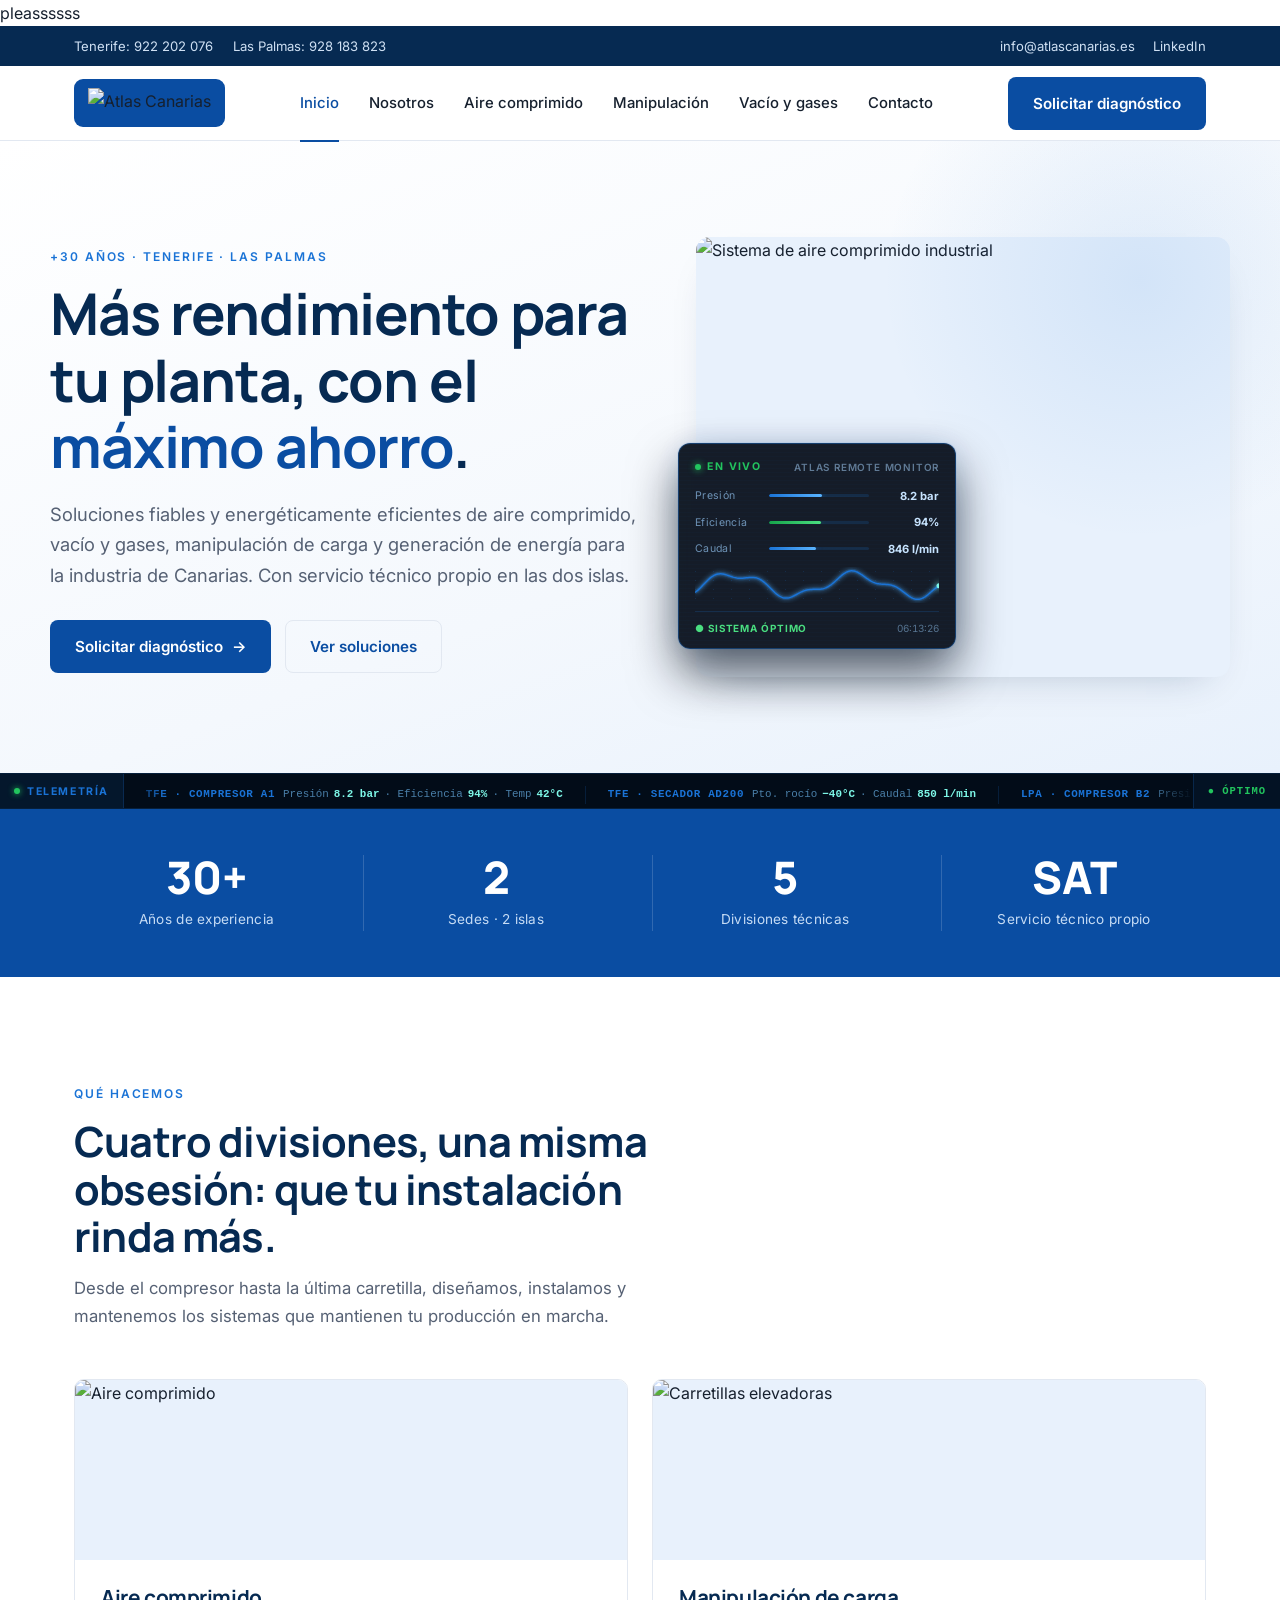
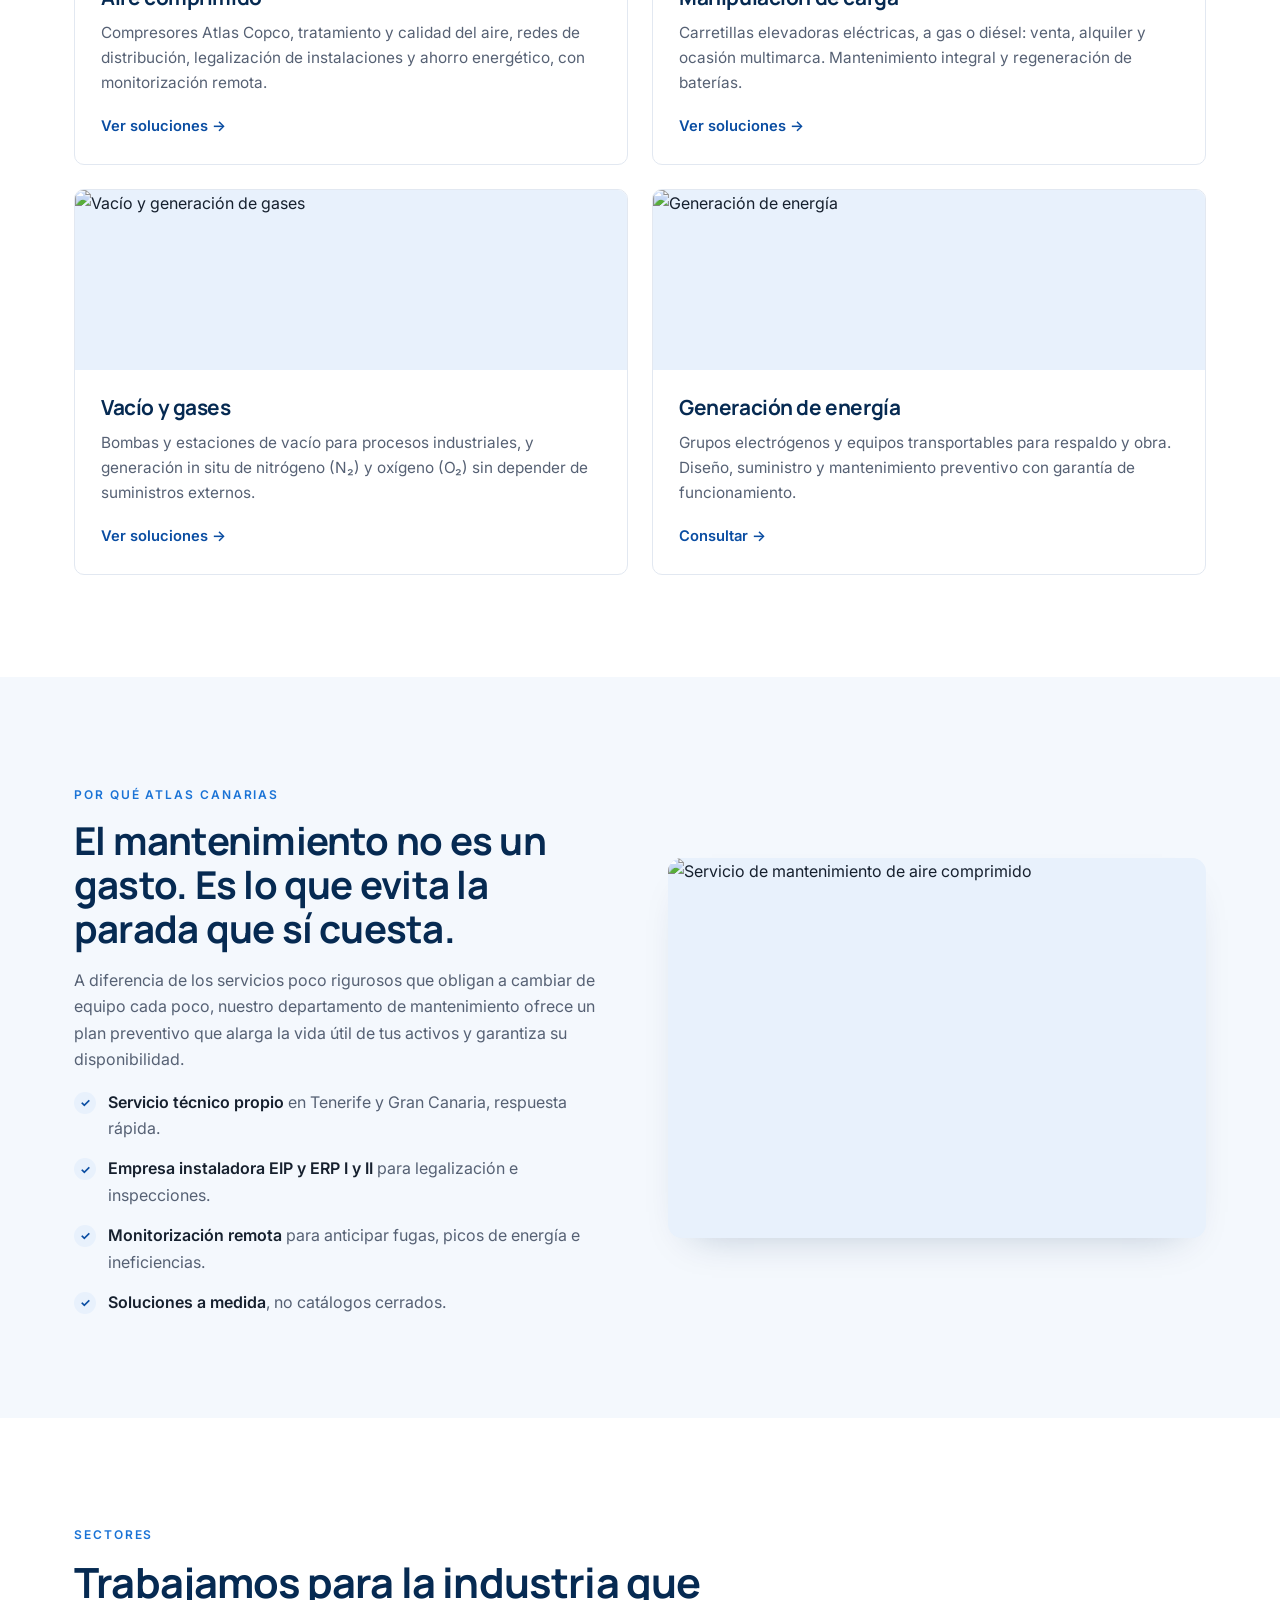
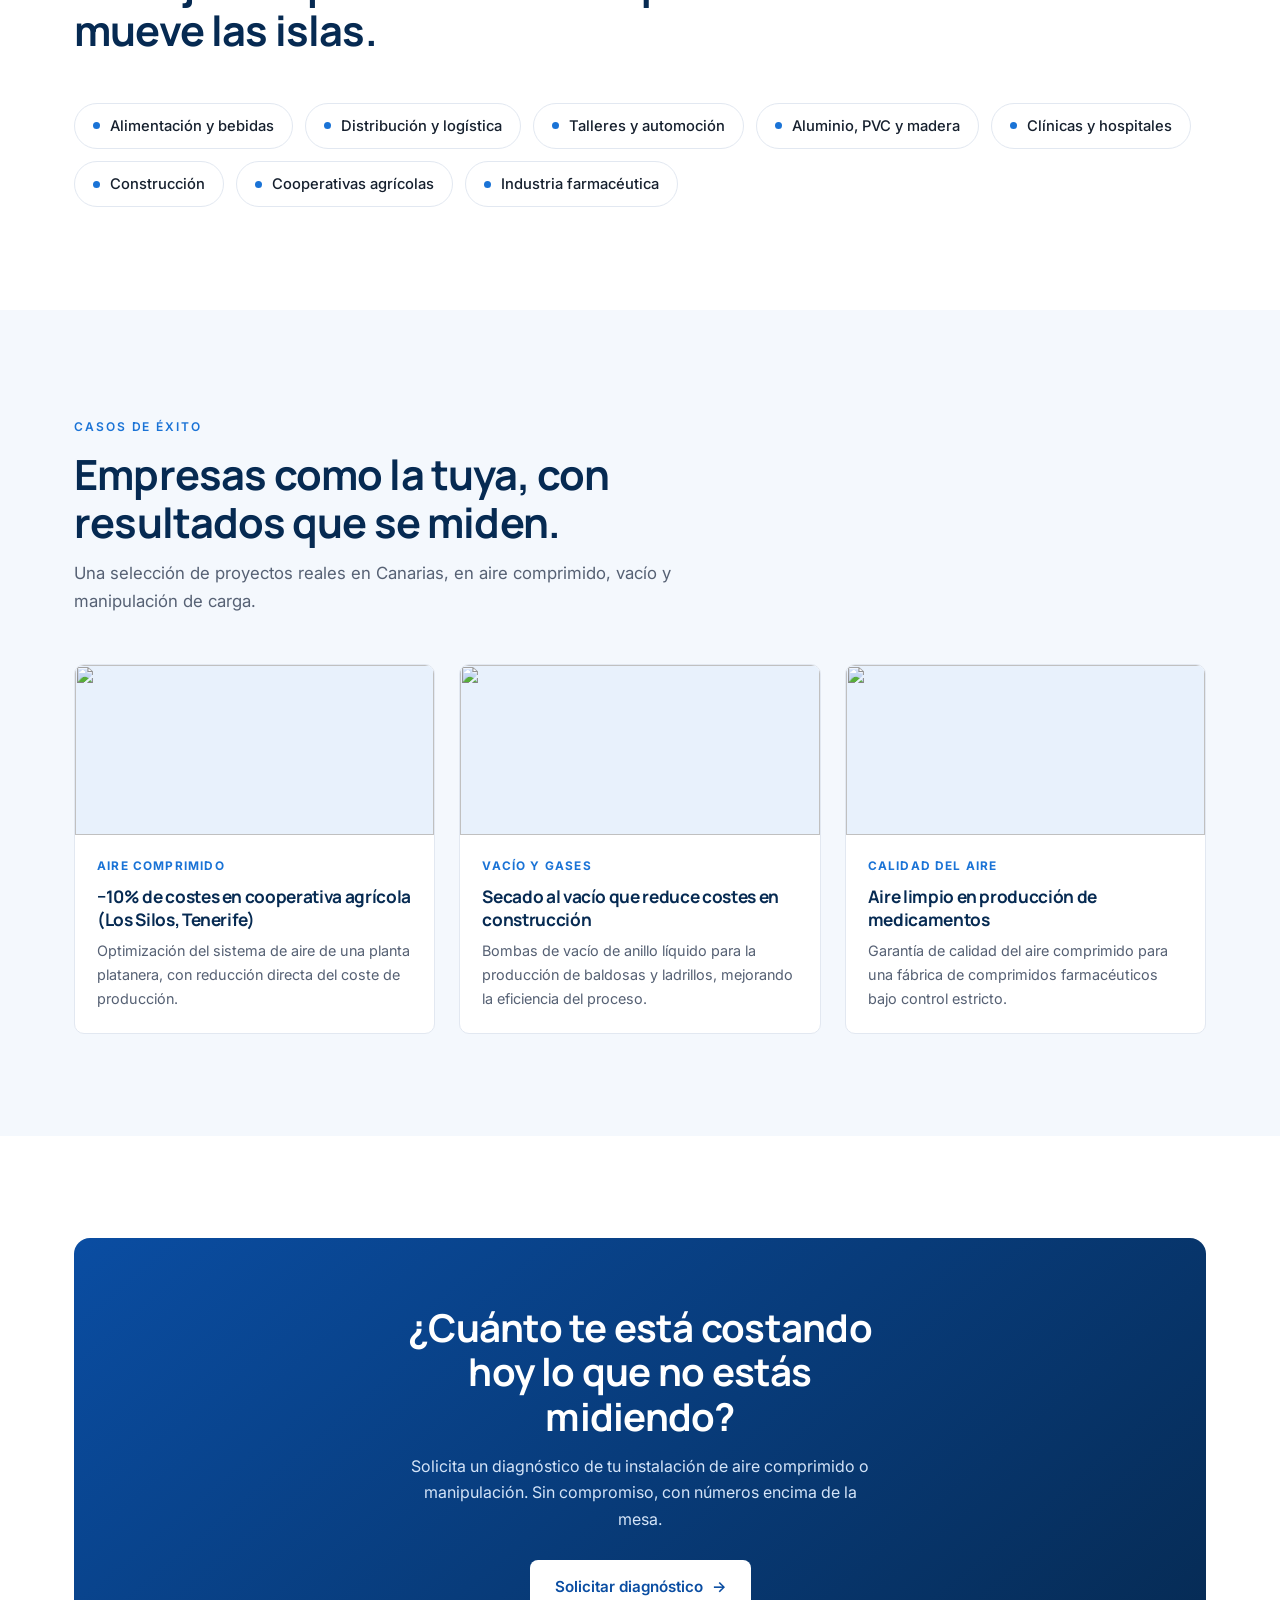
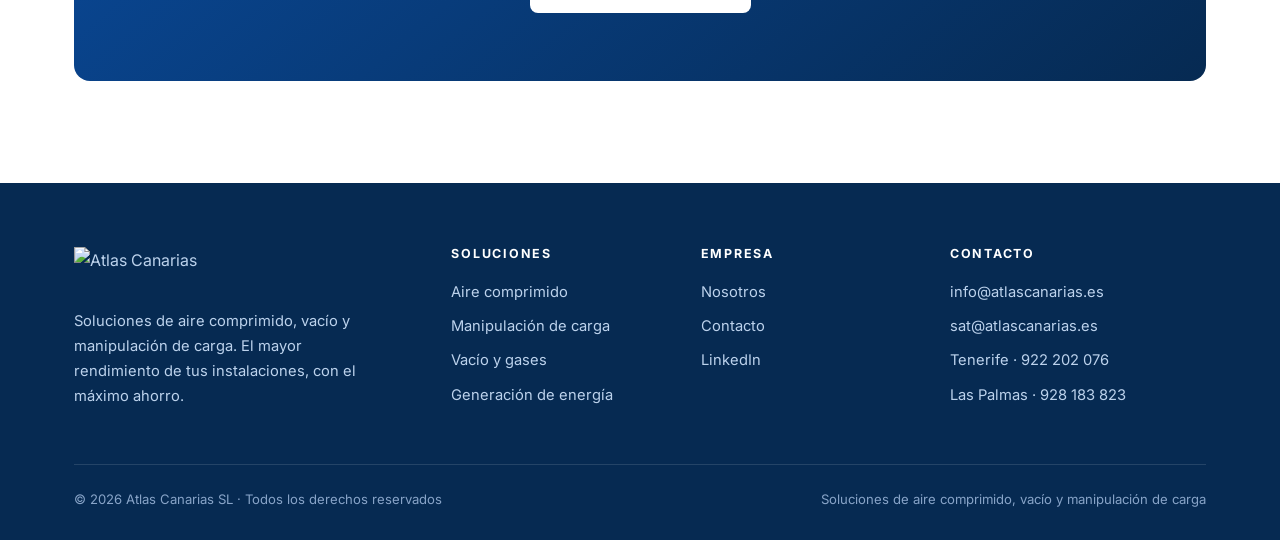
==== index.html @ a5749ab8 "Initial commit: atlas-canarias website" ====
<!DOCTYPE html>
<html lang="es">
<head>
<meta charset="UTF-8">
<meta name="viewport" content="width=device-width, initial-scale=1.0">
<title>Atlas Canarias — Aire comprimido, vacío y manipulación de carga</title>
<meta name="description" content="Más de 30 años haciendo más eficiente y fiable la industria de Canarias: aire comprimido, vacío y gases, manipulación de carga y generación de energía. Sedes en Tenerife y Las Palmas.">
<link rel="icon" href="https://atlascanarias.es/wp-content/uploads/2020/07/cropped-GRUPO-ATLAS-WEB-270x270.png">
<link rel="preconnect" href="https://fonts.googleapis.com">
<link rel="preconnect" href="https://fonts.gstatic.com" crossorigin>
<link href="https://fonts.googleapis.com/css2?family=Manrope:wght@500;600;700;800&family=Inter:wght@400;500;600&display=swap" rel="stylesheet">
<link rel="stylesheet" href="css/styles.css">
</head>pleassssss
<body>

<!-- ============ TOPBAR ============ -->
<div class="topbar">
  <div class="contenedor">
    <div class="tb-tel">
      <span>Tenerife: <a href="tel:+34922202076">922 202 076</a></span>
      <span>Las Palmas: <a href="tel:+34928183823">928 183 823</a></span>
    </div>
    <div class="tb-right">
      <a href="mailto:info@atlascanarias.es">info@atlascanarias.es</a>
      <a href="https://www.linkedin.com/company/grupoatlascanarias" target="_blank" rel="noopener">LinkedIn</a>
    </div>
  </div>
</div>

<!-- ============ HEADER ============ -->
<header class="header">
  <div class="contenedor nav">
    <a class="logo" href="index.html" aria-label="Atlas Canarias - inicio">
      <span class="logo-pill">
        <!-- 👉 LOGO: cambia este src por tu archivo si tienes una versión mejor -->
        <img src="https://atlascanarias.es/wp-content/uploads/2020/09/ATLAS-LOGO-LIGHT_Mesa-de-trabajo-1-150x61.png" alt="Atlas Canarias">
      </span>
    </a>
    <nav class="menu" aria-label="Principal">
      <a href="index.html" class="activo">Inicio</a>
      <a href="nosotros.html">Nosotros</a>
      <a href="aire-comprimido.html">Aire comprimido</a>
      <a href="manipulacion.html">Manipulación</a>
      <a href="vacio-gases.html">Vacío y gases</a>
      <a href="contacto.html">Contacto</a>
    </nav>
    <div class="nav-acciones">
      <a class="btn btn-primario" href="contacto.html">Solicitar diagnóstico</a>
      <button class="burger" id="burger" aria-label="Abrir menú" aria-expanded="false"><span></span><span></span><span></span></button>
    </div>
  </div>
</header>

<!-- ============ MENÚ MÓVIL ============ -->
<div id="movil">
  <button class="cerrar" id="cerrarMovil" aria-label="Cerrar menú">×</button>
  <a href="index.html">Inicio</a>
  <a href="nosotros.html">Nosotros</a>
  <a href="aire-comprimido.html">Aire comprimido</a>
  <a href="manipulacion.html">Manipulación</a>
  <a href="vacio-gases.html">Vacío y gases</a>
  <a href="contacto.html">Contacto</a>
  <a class="btn btn-primario" href="contacto.html">Solicitar diagnóstico</a>
</div>

<!-- ============ HERO ============ -->
<section class="hero">
  <div class="contenedor hero-grid">
    <div class="reveal">
      <span class="eyebrow">+30 años · Tenerife · Las Palmas</span>
      <h1>Más rendimiento para tu planta, con el <span class="res">máximo ahorro</span>.</h1>
      <p class="lead">Soluciones fiables y energéticamente eficientes de aire comprimido, vacío y gases, manipulación de carga y generación de energía para la industria de Canarias. Con servicio técnico propio en las dos islas.</p>
      <div class="hero-acciones">
        <a class="btn btn-primario" href="contacto.html">Solicitar diagnóstico <span class="flecha">→</span></a>
        <a class="btn btn-secundario" href="aire-comprimido.html">Ver soluciones</a>
      </div>
    </div>
    <div class="hero-media reveal">
      <img src="https://atlascanarias.es/wp-content/uploads/2022/02/Monitorizar-los-compresores-de-aire-1024x536.jpg" alt="Sistema de aire comprimido industrial" loading="eager">
      <!-- Monitor en vivo -->
      <div class="monitor-panel" id="monitorPanel">
        <div class="mp-head">
          <div class="mp-live-ind"><span class="mp-dot"></span>EN VIVO</div>
          <span class="mp-name">Atlas Remote Monitor</span>
        </div>
        <div class="mp-rows">
          <div class="mp-row">
            <span class="mp-lbl">Presión</span>
            <div class="mp-prog"><div class="mp-fill" id="mpPresBar" style="width:78%"></div></div>
            <span class="mp-val"><span id="mpPres">8.2</span> bar</span>
          </div>
          <div class="mp-row">
            <span class="mp-lbl">Eficiencia</span>
            <div class="mp-prog"><div class="mp-fill mp-fill-green" id="mpEficBar" style="width:94%"></div></div>
            <span class="mp-val"><span id="mpEfic">94</span>%</span>
          </div>
          <div class="mp-row">
            <span class="mp-lbl">Caudal</span>
            <div class="mp-prog"><div class="mp-fill" id="mpCaudalBar" style="width:61%"></div></div>
            <span class="mp-val"><span id="mpCaudal">850</span> l/min</span>
          </div>
        </div>
        <canvas id="mpWave" class="mp-canvas" width="260" height="36"></canvas>
        <div class="mp-foot">
          <span class="mp-status-ok">● SISTEMA ÓPTIMO</span>
          <span class="mp-ts" id="mpTs">--:--:--</span>
        </div>
      </div>
    </div>
  </div>
</section>

<!-- ============ TELEMETRÍA ============ -->
<div class="telemetria" aria-hidden="true">
  <div class="tl-badge"><span class="tl-dot"></span>TELEMETRÍA</div>
  <div class="tl-track"><div class="tl-inner" id="tlInner"></div></div>
  <div class="tl-ok-label">● ÓPTIMO</div>
</div>

<!-- ============ STAT BAND ============ -->
<section class="stats">
  <div class="contenedor">
    <div class="stat"><div class="n"><span data-count="30" data-suffix="+">0</span></div><div class="l">Años de experiencia</div></div>
    <div class="stat"><div class="n"><span data-count="2">0</span></div><div class="l">Sedes · 2 islas</div></div>
    <div class="stat"><div class="n"><span data-count="5">0</span></div><div class="l">Divisiones técnicas</div></div>
    <div class="stat"><div class="n">SAT</div><div class="l">Servicio técnico propio</div></div>
  </div>
</section>

<!-- ============ SOLUCIONES ============ -->
<section class="seccion" id="soluciones">
  <div class="contenedor">
    <div class="cabecera-seccion reveal">
      <span class="eyebrow">Qué hacemos</span>
      <h2>Cuatro divisiones, una misma obsesión: que tu instalación rinda más.</h2>
      <p>Desde el compresor hasta la última carretilla, diseñamos, instalamos y mantenemos los sistemas que mantienen tu producción en marcha.</p>
    </div>

    <div class="grid-soluciones">
      <!-- 1 -->
      <a class="solucion reveal" href="aire-comprimido.html">
        <div class="foto"><img src="https://atlascanarias.es/wp-content/uploads/2022/02/Monitorizar-los-compresores-de-aire-1024x536.jpg" alt="Aire comprimido" loading="lazy"></div>
        <div class="cuerpo">
          <h3>Aire comprimido</h3>
          <p>Compresores Atlas Copco, tratamiento y calidad del aire, redes de distribución, legalización de instalaciones y ahorro energético, con monitorización remota.</p>
          <span class="mas">Ver soluciones →</span>
        </div>
      </a>
      <!-- 2 -->
      <a class="solucion reveal" href="manipulacion.html">
        <div class="foto"><img src="https://atlascanarias.es/wp-content/uploads/2021/01/carretillas-nuevas-scaled.jpg" alt="Carretillas elevadoras" loading="lazy"></div>
        <div class="cuerpo">
          <h3>Manipulación de carga</h3>
          <p>Carretillas elevadoras eléctricas, a gas o diésel: venta, alquiler y ocasión multimarca. Mantenimiento integral y regeneración de baterías.</p>
          <span class="mas">Ver soluciones →</span>
        </div>
      </a>
      <!-- 3 -->
      <a class="solucion reveal" href="vacio-gases.html">
        <div class="foto"><img src="https://atlascanarias.es/wp-content/uploads/2021/01/generador-vacio-y-gases.png" alt="Vacío y generación de gases" loading="lazy"></div>
        <div class="cuerpo">
          <h3>Vacío y gases</h3>
          <p>Bombas y estaciones de vacío para procesos industriales, y generación in situ de nitrógeno (N₂) y oxígeno (O₂) sin depender de suministros externos.</p>
          <span class="mas">Ver soluciones →</span>
        </div>
      </a>
      <!-- 4 -->
      <a class="solucion reveal" href="contacto.html">
        <div class="foto"><img src="https://atlascanarias.es/wp-content/uploads/2022/02/Reducir-los-costes-de-las-fugas-en-compresores-de-aire-1024x536.jpg" alt="Generación de energía" loading="lazy"></div>
        <div class="cuerpo">
          <h3>Generación de energía</h3>
          <p>Grupos electrógenos y equipos transportables para respaldo y obra. Diseño, suministro y mantenimiento preventivo con garantía de funcionamiento.</p>
          <span class="mas">Consultar →</span>
        </div>
      </a>
    </div>
  </div>
</section>

<!-- ============ POR QUÉ ATLAS ============ -->
<section class="seccion seccion-clara">
  <div class="contenedor bloque-2">
    <div class="reveal">
      <span class="eyebrow">Por qué Atlas Canarias</span>
      <h2>El mantenimiento no es un gasto. Es lo que evita la parada que sí cuesta.</h2>
      <p>A diferencia de los servicios poco rigurosos que obligan a cambiar de equipo cada poco, nuestro departamento de mantenimiento ofrece un plan preventivo que alarga la vida útil de tus activos y garantiza su disponibilidad.</p>
      <ul class="lista-check">
        <li><span class="tick">✓</span><span><strong>Servicio técnico propio</strong> en Tenerife y Gran Canaria, respuesta rápida.</span></li>
        <li><span class="tick">✓</span><span><strong>Empresa instaladora EIP y ERP I y II</strong> para legalización e inspecciones.</span></li>
        <li><span class="tick">✓</span><span><strong>Monitorización remota</strong> para anticipar fugas, picos de energía e ineficiencias.</span></li>
        <li><span class="tick">✓</span><span><strong>Soluciones a medida</strong>, no catálogos cerrados.</span></li>
      </ul>
    </div>
    <div class="media reveal">
      <img src="https://atlascanarias.es/wp-content/uploads/2020/08/servicio-de-mantenimiento-de-aire-comprimido-atlas-canarias.png" alt="Servicio de mantenimiento de aire comprimido" loading="lazy">
    </div>
  </div>
</section>

<!-- ============ SECTORES ============ -->
<section class="seccion">
  <div class="contenedor">
    <div class="cabecera-seccion reveal">
      <span class="eyebrow">Sectores</span>
      <h2>Trabajamos para la industria que mueve las islas.</h2>
    </div>
    <div class="sectores reveal">
      <span class="sector-chip"><span class="pt"></span>Alimentación y bebidas</span>
      <span class="sector-chip"><span class="pt"></span>Distribución y logística</span>
      <span class="sector-chip"><span class="pt"></span>Talleres y automoción</span>
      <span class="sector-chip"><span class="pt"></span>Aluminio, PVC y madera</span>
      <span class="sector-chip"><span class="pt"></span>Clínicas y hospitales</span>
      <span class="sector-chip"><span class="pt"></span>Construcción</span>
      <span class="sector-chip"><span class="pt"></span>Cooperativas agrícolas</span>
      <span class="sector-chip"><span class="pt"></span>Industria farmacéutica</span>
    </div>
  </div>
</section>

<!-- ============ CASOS ============ -->
<section class="seccion seccion-clara">
  <div class="contenedor">
    <div class="cabecera-seccion reveal">
      <span class="eyebrow">Casos de éxito</span>
      <h2>Empresas como la tuya, con resultados que se miden.</h2>
      <p>Una selección de proyectos reales en Canarias, en aire comprimido, vacío y manipulación de carga.</p>
    </div>
    <div class="grid-casos">
      <article class="caso reveal">
        <div class="foto"><img src="https://atlascanarias.es/wp-content/uploads/2022/02/Reducir-los-costes-de-las-fugas-en-compresores-de-aire-1024x536.jpg" alt="" loading="lazy"></div>
        <div class="cuerpo">
          <div class="cat">Aire comprimido</div>
          <h3>−10% de costes en cooperativa agrícola (Los Silos, Tenerife)</h3>
          <p>Optimización del sistema de aire de una planta platanera, con reducción directa del coste de producción.</p>
        </div>
      </article>
      <article class="caso reveal">
        <div class="foto"><img src="https://atlascanarias.es/wp-content/uploads/2021/01/generador-vacio-y-gases.png" alt="" loading="lazy"></div>
        <div class="cuerpo">
          <div class="cat">Vacío y gases</div>
          <h3>Secado al vacío que reduce costes en construcción</h3>
          <p>Bombas de vacío de anillo líquido para la producción de baldosas y ladrillos, mejorando la eficiencia del proceso.</p>
        </div>
      </article>
      <article class="caso reveal">
        <div class="foto"><img src="https://atlascanarias.es/wp-content/uploads/2022/02/Monitorizar-los-compresores-de-aire-1024x536.jpg" alt="" loading="lazy"></div>
        <div class="cuerpo">
          <div class="cat">Calidad del aire</div>
          <h3>Aire limpio en producción de medicamentos</h3>
          <p>Garantía de calidad del aire comprimido para una fábrica de comprimidos farmacéuticos bajo control estricto.</p>
        </div>
      </article>
    </div>
  </div>
</section>

<!-- ============ CTA ============ -->
<section class="seccion">
  <div class="contenedor">
    <div class="cta reveal">
      <h2>¿Cuánto te está costando hoy lo que no estás midiendo?</h2>
      <p>Solicita un diagnóstico de tu instalación de aire comprimido o manipulación. Sin compromiso, con números encima de la mesa.</p>
      <a class="btn btn-primario" href="contacto.html">Solicitar diagnóstico <span class="flecha">→</span></a>
    </div>
  </div>
</section>

<!-- ============ FOOTER ============ -->
<footer class="footer">
  <div class="contenedor">
    <div class="footer-grid">
      <div>
        <img class="f-logo" src="https://atlascanarias.es/wp-content/uploads/2020/09/ATLAS-LOGO-LIGHT_Mesa-de-trabajo-1-150x61.png" alt="Atlas Canarias">
        <p class="f-intro">Soluciones de aire comprimido, vacío y manipulación de carga. El mayor rendimiento de tus instalaciones, con el máximo ahorro.</p>
      </div>
      <div>
        <h4>Soluciones</h4>
        <a href="aire-comprimido.html">Aire comprimido</a>
        <a href="manipulacion.html">Manipulación de carga</a>
        <a href="vacio-gases.html">Vacío y gases</a>
        <a href="contacto.html">Generación de energía</a>
      </div>
      <div>
        <h4>Empresa</h4>
        <a href="nosotros.html">Nosotros</a>
        <a href="contacto.html">Contacto</a>
        <a href="https://www.linkedin.com/company/grupoatlascanarias" target="_blank" rel="noopener">LinkedIn</a>
      </div>
      <div>
        <h4>Contacto</h4>
        <a href="mailto:info@atlascanarias.es">info@atlascanarias.es</a>
        <a href="mailto:sat@atlascanarias.es">sat@atlascanarias.es</a>
        <a href="tel:+34922202076">Tenerife · 922 202 076</a>
        <a href="tel:+34928183823">Las Palmas · 928 183 823</a>
      </div>
    </div>
    <div class="footer-bottom">
      <span>© 2026 Atlas Canarias SL · Todos los derechos reservados</span>
      <span>Soluciones de aire comprimido, vacío y manipulación de carga</span>
    </div>
  </div>
</footer>

<script src="js/main.js"></script>
</body>
</html>
---- css/styles.css ----
/* =====================================================================
   ATLAS CANARIAS — Hoja de estilos
   ---------------------------------------------------------------------
   ✏️  PARA EDITAR LOS COLORES Y TIPOGRAFÍAS, CAMBIA SOLO ESTE BLOQUE :root
   ===================================================================== */
:root{
  /* ---- COLORES DE MARCA (edita aquí) ---- */
  --azul-900:#062a52;   /* azul muy oscuro: footer, titulares fuertes */
  --azul-700:#0a4da2;   /* AZUL PRINCIPAL de marca */
  --azul-500:#1a73d6;   /* azul claro: enlaces, botones, acentos */
  --azul-100:#e8f1fc;   /* azul muy claro: fondos de sección */
  --azul-050:#f4f8fd;   /* casi blanco azulado */

  --tinta:#16202e;      /* texto principal */
  --gris:#566174;       /* texto secundario */
  --linea:#e2e8f1;      /* bordes y separadores */
  --blanco:#ffffff;

  /* ---- TIPOGRAFÍAS ---- */
  --fuente-titulo:"Manrope", system-ui, sans-serif;
  --fuente-texto:"Inter", system-ui, sans-serif;

  /* ---- VARIOS ---- */
  --radio:10px;
  --sombra:0 18px 40px -24px rgba(6,42,82,.28);
  --sombra-sm:0 8px 24px -16px rgba(6,42,82,.30);
  --ancho:1180px;
  --ease:cubic-bezier(.22,1,.36,1);
}

/* ===================== BASE ===================== */
*{box-sizing:border-box;margin:0;padding:0}
html{scroll-behavior:smooth}
body{
  font-family:var(--fuente-texto);
  color:var(--tinta);
  background:var(--blanco);
  line-height:1.65;
  -webkit-font-smoothing:antialiased;
}
img{max-width:100%;display:block}
a{color:inherit;text-decoration:none}
::selection{background:var(--azul-500);color:#fff}

h1,h2,h3,h4{font-family:var(--fuente-titulo);line-height:1.15;letter-spacing:-.02em;color:var(--azul-900);font-weight:700}

.contenedor{width:100%;max-width:var(--ancho);margin:0 auto;padding:0 24px}
.seccion{padding:clamp(64px,8vw,108px) 0}
.seccion-clara{background:var(--azul-050)}

.eyebrow{
  display:inline-block;font-family:var(--fuente-texto);font-weight:600;
  font-size:12px;letter-spacing:.16em;text-transform:uppercase;color:var(--azul-500);
  margin-bottom:14px;
}
.cabecera-seccion{max-width:640px;margin-bottom:48px}
.cabecera-seccion h2{font-size:clamp(1.8rem,3.6vw,2.6rem);margin-bottom:14px}
.cabecera-seccion p{color:var(--gris);font-size:1.05rem}
.centrado{margin-left:auto;margin-right:auto;text-align:center}

/* ===================== BOTONES ===================== */
.btn{
  display:inline-flex;align-items:center;gap:9px;cursor:pointer;
  font-family:var(--fuente-texto);font-weight:600;font-size:.95rem;
  padding:13px 24px;border-radius:8px;border:1.5px solid transparent;
  transition:all .25s var(--ease);
}
.btn-primario{background:var(--azul-700);color:#fff}
.btn-primario:hover{background:var(--azul-500);transform:translateY(-2px);box-shadow:var(--sombra-sm)}
.btn-secundario{background:transparent;color:var(--azul-700);border-color:var(--linea)}
.btn-secundario:hover{border-color:var(--azul-500);color:var(--azul-500)}
.btn .flecha{transition:transform .25s var(--ease)}
.btn:hover .flecha{transform:translateX(3px)}

/* ===================== TOPBAR ===================== */
.topbar{background:var(--azul-900);color:#cfe0f3;font-size:.82rem}
.topbar .contenedor{display:flex;justify-content:space-between;align-items:center;gap:16px;height:40px}
.topbar a{color:#cfe0f3;transition:color .2s}
.topbar a:hover{color:#fff}
.topbar .tb-tel{display:flex;gap:20px;flex-wrap:wrap}
.topbar .tb-right{display:flex;gap:18px;align-items:center}

/* ===================== HEADER ===================== */
.header{position:sticky;top:0;z-index:50;background:#fff;border-bottom:1px solid var(--linea);transition:box-shadow .3s}
.header.scrolled{box-shadow:0 6px 22px -16px rgba(6,42,82,.4)}
.nav{display:flex;align-items:center;justify-content:space-between;height:74px}
.logo{display:flex;align-items:center;gap:12px}
/* Pastilla azul que contiene el logo blanco real (visible sobre fondo blanco).
   👉 Si tienes el logo en versión color/oscuro, quita .logo-pill y pon la imagen suelta. */
.logo-pill{background:var(--azul-700);border-radius:9px;padding:9px 14px;display:inline-flex;align-items:center;transition:background .25s}
.logo:hover .logo-pill{background:var(--azul-900)}
.logo-pill img{height:30px;width:auto}
.menu{display:flex;align-items:center;gap:30px}
.menu a{font-size:.93rem;font-weight:500;color:var(--tinta);transition:color .2s;position:relative}
.menu a:hover,.menu a.activo{color:var(--azul-700)}
.menu a.activo::after{content:"";position:absolute;left:0;bottom:-26px;height:2px;width:100%;background:var(--azul-700)}
.nav-acciones{display:flex;align-items:center;gap:16px}
.burger{display:none;background:none;border:1px solid var(--linea);border-radius:8px;width:44px;height:44px;cursor:pointer;flex-direction:column;gap:5px;align-items:center;justify-content:center}
.burger span{width:20px;height:2px;background:var(--azul-900);transition:.3s}

/* ===================== HERO ===================== */
.hero{background:linear-gradient(160deg,#fff 0%,var(--azul-050) 60%,var(--azul-100) 100%);position:relative;overflow:hidden}
.hero::after{content:"";position:absolute;top:-120px;right:-120px;width:520px;height:520px;border-radius:50%;background:radial-gradient(circle,rgba(26,115,214,.10),transparent 70%);pointer-events:none}
.hero-grid{display:grid;grid-template-columns:1.05fr .95fr;gap:56px;align-items:center;padding:clamp(56px,8vw,96px) 0}
.hero h1{font-size:clamp(2.3rem,5vw,3.6rem);margin-bottom:20px}
.hero h1 .res{color:var(--azul-700)}
.hero p.lead{font-size:1.15rem;color:var(--gris);max-width:50ch;margin-bottom:30px}
.hero-acciones{display:flex;gap:14px;flex-wrap:wrap}
.hero-media{position:relative}
.hero-media img{width:100%;height:440px;object-fit:cover;border-radius:14px;box-shadow:var(--sombra);background:var(--azul-100)}
.hero-badge{
  position:absolute;left:-18px;bottom:28px;background:#fff;border:1px solid var(--linea);
  border-radius:12px;padding:16px 20px;box-shadow:var(--sombra-sm);display:flex;gap:14px;align-items:center;
}
.hero-badge .num{font-family:var(--fuente-titulo);font-weight:800;font-size:2rem;color:var(--azul-700);line-height:1}
.hero-badge .txt{font-size:.82rem;color:var(--gris);max-width:14ch}

/* ===================== STAT BAND ===================== */
.stats{background:var(--azul-700);color:#fff}
.stats .contenedor{display:grid;grid-template-columns:repeat(4,1fr);gap:24px;padding:46px 24px}
.stat{text-align:center}
.stat .n{font-family:var(--fuente-titulo);font-weight:800;font-size:clamp(2rem,4vw,2.8rem);line-height:1}
.stat .l{font-size:.85rem;color:#c6dcf5;margin-top:8px;letter-spacing:.02em}
.stat + .stat{border-left:1px solid rgba(255,255,255,.16)}

/* ===================== TARJETAS SOLUCIONES ===================== */
.grid-soluciones{display:grid;grid-template-columns:repeat(2,1fr);gap:24px}
.solucion{
  display:flex;flex-direction:column;background:#fff;border:1px solid var(--linea);border-radius:var(--radio);
  overflow:hidden;transition:transform .3s var(--ease),box-shadow .3s var(--ease),border-color .3s;
}
.solucion:hover{transform:translateY(-5px);box-shadow:var(--sombra);border-color:#cfe0f3}
.solucion .foto{height:180px;background:var(--azul-100);overflow:hidden}
.solucion .foto img{height:100%;width:100%;object-fit:cover;transition:transform .5s var(--ease)}
.solucion:hover .foto img{transform:scale(1.05)}
.solucion .cuerpo{padding:26px;display:flex;flex-direction:column;flex:1}
.solucion .ico{width:46px;height:46px;border-radius:10px;background:var(--azul-100);display:flex;align-items:center;justify-content:center;margin-bottom:16px}
.solucion h3{font-size:1.3rem;margin-bottom:10px}
.solucion p{color:var(--gris);font-size:.96rem;flex:1}
.solucion .mas{margin-top:18px;font-weight:600;color:var(--azul-700);font-size:.92rem;display:inline-flex;align-items:center;gap:7px}
.solucion:hover .mas{gap:11px}

/* ===================== LISTA DE SERVICIOS ===================== */
.grid-servicios{display:grid;grid-template-columns:repeat(3,1fr);gap:20px}
.servicio{background:#fff;border:1px solid var(--linea);border-radius:var(--radio);padding:28px;transition:.3s var(--ease)}
.servicio:hover{border-color:#cfe0f3;box-shadow:var(--sombra-sm)}
.servicio .ico{width:42px;height:42px;border-radius:9px;background:var(--azul-100);display:flex;align-items:center;justify-content:center;margin-bottom:16px}
.servicio h3{font-size:1.1rem;margin-bottom:8px}
.servicio p{color:var(--gris);font-size:.92rem}

/* lista con check */
.lista-check{list-style:none;display:grid;gap:14px}
.lista-check li{display:flex;gap:12px;align-items:flex-start;color:var(--gris)}
.lista-check li strong{color:var(--tinta);font-weight:600}
.lista-check .tick{flex:none;width:22px;height:22px;border-radius:50%;background:var(--azul-100);color:var(--azul-700);display:flex;align-items:center;justify-content:center;font-size:12px;font-weight:700;margin-top:3px}

/* ===================== SECTORES ===================== */
.sectores{display:flex;flex-wrap:wrap;gap:12px}
.sector-chip{display:flex;align-items:center;gap:10px;background:#fff;border:1px solid var(--linea);border-radius:30px;padding:10px 18px;font-weight:500;font-size:.92rem;color:var(--tinta)}
.sector-chip .pt{width:7px;height:7px;border-radius:50%;background:var(--azul-500)}

/* ===================== CASOS ===================== */
.grid-casos{display:grid;grid-template-columns:repeat(3,1fr);gap:24px}
.caso{border:1px solid var(--linea);border-radius:var(--radio);overflow:hidden;background:#fff;transition:.3s var(--ease);display:flex;flex-direction:column}
.caso:hover{transform:translateY(-5px);box-shadow:var(--sombra)}
.caso .foto{height:170px;background:var(--azul-100);overflow:hidden}
.caso .foto img{height:100%;width:100%;object-fit:cover}
.caso .cuerpo{padding:22px;display:flex;flex-direction:column;flex:1}
.caso .cat{font-size:.74rem;font-weight:700;letter-spacing:.1em;text-transform:uppercase;color:var(--azul-500);margin-bottom:10px}
.caso h3{font-size:1.08rem;margin-bottom:8px;line-height:1.3}
.caso p{color:var(--gris);font-size:.9rem}

/* ===================== CTA BAND ===================== */
.cta{background:linear-gradient(140deg,var(--azul-700),var(--azul-900));color:#fff;border-radius:16px;padding:clamp(40px,6vw,68px);text-align:center}
.cta h2{color:#fff;font-size:clamp(1.6rem,3.4vw,2.4rem);margin-bottom:14px;max-width:20ch;margin-left:auto;margin-right:auto}
.cta p{color:#d4e4f8;max-width:46ch;margin:0 auto 28px}
.cta .btn-primario{background:#fff;color:var(--azul-700)}
.cta .btn-primario:hover{background:var(--azul-100)}

/* ===================== BLOQUE TEXTO + LISTA ===================== */
.bloque-2{display:grid;grid-template-columns:1fr 1fr;gap:56px;align-items:center}
.bloque-2 .media img{border-radius:14px;width:100%;height:380px;object-fit:cover;box-shadow:var(--sombra);background:var(--azul-100)}
.bloque-2 h2{font-size:clamp(1.7rem,3.4vw,2.4rem);margin-bottom:16px}
.bloque-2 p{color:var(--gris);margin-bottom:16px}

/* ===================== PAGE HEADER (páginas internas) ===================== */
.page-head{background:linear-gradient(160deg,var(--azul-050),var(--azul-100));border-bottom:1px solid var(--linea)}
.page-head .contenedor{padding:clamp(48px,7vw,82px) 24px}
.page-head .ruta{font-size:.82rem;color:var(--gris);margin-bottom:14px}
.page-head .ruta a:hover{color:var(--azul-700)}
.page-head h1{font-size:clamp(2rem,4.4vw,3rem);margin-bottom:14px}
.page-head p{color:var(--gris);font-size:1.1rem;max-width:60ch}

/* ===================== CONTACTO ===================== */
.contacto-grid{display:grid;grid-template-columns:1.1fr .9fr;gap:48px;align-items:start}
.form-campo{margin-bottom:18px}
.form-campo label{display:block;font-weight:600;font-size:.9rem;margin-bottom:7px;color:var(--tinta)}
.form-campo input,.form-campo select,.form-campo textarea{
  width:100%;padding:13px 15px;border:1.5px solid var(--linea);border-radius:8px;font:inherit;color:var(--tinta);background:#fff;transition:border-color .2s;
}
.form-campo input:focus,.form-campo select:focus,.form-campo textarea:focus{outline:none;border-color:var(--azul-500)}
.form-campo textarea{resize:vertical;min-height:130px}
.form-fila{display:grid;grid-template-columns:1fr 1fr;gap:16px}
.form-aviso{margin-top:14px;padding:14px 16px;border-radius:8px;background:var(--azul-100);color:var(--azul-900);font-size:.92rem;display:none}
.form-aviso.visible{display:block}
.sede-card{border:1px solid var(--linea);border-radius:var(--radio);padding:26px;background:var(--azul-050)}
.sede-card + .sede-card{margin-top:18px}
.sede-card .et{font-size:.76rem;font-weight:700;letter-spacing:.12em;text-transform:uppercase;color:var(--azul-500);margin-bottom:8px}
.sede-card h3{font-size:1.25rem;margin-bottom:12px}
.sede-card address{font-style:normal;color:var(--gris);line-height:1.8}
.sede-card a{color:var(--azul-700);font-weight:600}

/* ===================== FOOTER ===================== */
.footer{background:var(--azul-900);color:#bcd2ec;padding:64px 0 30px}
.footer-grid{display:grid;grid-template-columns:1.6fr 1fr 1fr 1.2fr;gap:36px;margin-bottom:44px}
.footer h4{color:#fff;font-size:.78rem;letter-spacing:.14em;text-transform:uppercase;margin-bottom:18px;font-family:var(--fuente-texto);font-weight:700}
.footer a,.footer p{color:#bcd2ec;font-size:.92rem;display:block;margin-bottom:10px;transition:color .2s}
.footer a:hover{color:#fff}
.footer .f-logo{height:46px;margin-bottom:16px}
.footer .f-intro{max-width:34ch;line-height:1.7}
.footer-bottom{border-top:1px solid rgba(255,255,255,.12);padding-top:24px;display:flex;justify-content:space-between;flex-wrap:wrap;gap:12px;font-size:.82rem;color:#88a4c8}

/* ===================== REVEAL ANIM ===================== */
.reveal{opacity:0;transform:translateY(22px);transition:opacity .7s var(--ease),transform .7s var(--ease)}
.reveal.in{opacity:1;transform:none}

/* ===================== MENU MÓVIL ===================== */
#movil{position:fixed;inset:0;z-index:60;background:#fff;display:none;flex-direction:column;padding:90px 28px 28px}
#movil.open{display:flex}
#movil a{font-family:var(--fuente-titulo);font-weight:600;font-size:1.4rem;color:var(--azul-900);padding:14px 0;border-bottom:1px solid var(--linea)}
#movil .btn{margin-top:24px;justify-content:center}
#movil .cerrar{position:absolute;top:24px;right:24px;background:none;border:1px solid var(--linea);border-radius:8px;width:44px;height:44px;font-size:1.4rem;cursor:pointer;color:var(--azul-900)}

/* ===================== RESPONSIVE ===================== */
@media (max-width:960px){
  .hero-grid,.bloque-2,.contacto-grid{grid-template-columns:1fr;gap:40px}
  .hero-media{order:-1}
  .hero-media img{height:300px}
  .grid-servicios,.grid-casos{grid-template-columns:1fr 1fr}
  .footer-grid{grid-template-columns:1fr 1fr;gap:30px}
}
@media (max-width:680px){
  .menu,.nav-acciones .btn{display:none}
  .burger{display:flex}
  .topbar .tb-tel{gap:12px}
  .grid-soluciones,.grid-servicios,.grid-casos,.stats .contenedor,.form-fila{grid-template-columns:1fr}
  .stat + .stat{border-left:none;border-top:1px solid rgba(255,255,255,.16);padding-top:24px}
  .footer-grid{grid-template-columns:1fr}
}
@media (prefers-reduced-motion:reduce){
  *{animation:none!important;transition:none!important;scroll-behavior:auto!important}
  .reveal{opacity:1;transform:none}
}
:focus-visible{outline:2px solid var(--azul-500);outline-offset:3px;border-radius:4px}

/* ===================== MONITOR PANEL ===================== */
.monitor-panel{
  position:absolute;left:-18px;bottom:28px;width:278px;
  background:rgba(3,10,22,.92);
  backdrop-filter:blur(16px);-webkit-backdrop-filter:blur(16px);
  border:1px solid rgba(26,115,214,.40);border-radius:12px;
  padding:14px 16px 12px;z-index:2;overflow:hidden;
  box-shadow:0 0 0 1px rgba(26,115,214,.08),0 24px 48px rgba(3,10,22,.65),0 0 28px rgba(26,115,214,.10);
}
.monitor-panel::before{
  content:"";position:absolute;inset:0;pointer-events:none;border-radius:inherit;
  background:repeating-linear-gradient(0deg,transparent,transparent 3px,rgba(26,115,214,.028) 3px,rgba(26,115,214,.028) 4px);
}
.mp-head{display:flex;align-items:center;justify-content:space-between;margin-bottom:11px}
.mp-live-ind{display:flex;align-items:center;gap:6px;font-size:.66rem;font-weight:700;letter-spacing:.14em;color:#22c55e;text-transform:uppercase}
.mp-dot{
  width:6px;height:6px;border-radius:50%;background:#22c55e;flex:none;
  box-shadow:0 0 7px #22c55e;
  animation:mp-pulse 1.7s ease-in-out infinite;
}
@keyframes mp-pulse{
  0%,100%{opacity:1;box-shadow:0 0 7px #22c55e}
  50%{opacity:.45;box-shadow:0 0 2px #22c55e}
}
.mp-name{font-size:.62rem;font-weight:600;letter-spacing:.08em;color:rgba(160,200,240,.55);text-transform:uppercase}
.mp-rows{display:flex;flex-direction:column;gap:8px;margin-bottom:9px}
.mp-row{display:flex;align-items:center;gap:8px}
.mp-lbl{font-size:.66rem;color:rgba(140,185,230,.75);width:66px;flex:none;letter-spacing:.03em}
.mp-prog{flex:1;height:3px;background:rgba(26,115,214,.18);border-radius:2px;overflow:hidden}
.mp-fill{
  height:100%;background:linear-gradient(90deg,#1a73d6,#5ab4ff);
  border-radius:2px;transition:width .9s ease;
  box-shadow:0 0 6px rgba(26,115,214,.55);
}
.mp-fill-green{background:linear-gradient(90deg,#16a34a,#4ade80);box-shadow:0 0 6px rgba(22,163,74,.45)}
.mp-val{
  font-size:.7rem;font-weight:700;color:#c8e4ff;
  width:62px;text-align:right;flex:none;
  font-variant-numeric:tabular-nums;font-feature-settings:"tnum";
}
.mp-canvas{display:block;width:100%;height:36px;margin-bottom:8px}
.mp-foot{
  display:flex;align-items:center;justify-content:space-between;
  padding-top:8px;border-top:1px solid rgba(26,115,214,.2);
}
.mp-status-ok{font-size:.62rem;font-weight:700;color:#4ade80;letter-spacing:.09em}
.mp-ts{font-size:.62rem;color:rgba(140,185,230,.55);font-variant-numeric:tabular-nums;font-feature-settings:"tnum"}

/* ===================== TELEMETRÍA TICKER ===================== */
.telemetria{
  background:#020c18;
  border-top:1px solid rgba(26,115,214,.18);
  border-bottom:1px solid rgba(26,115,214,.18);
  height:36px;display:flex;align-items:center;overflow:hidden;
}
.tl-badge{
  flex:none;padding:0 14px;height:100%;display:flex;align-items:center;gap:7px;
  background:rgba(26,115,214,.1);border-right:1px solid rgba(26,115,214,.22);
  font-size:.66rem;font-weight:700;letter-spacing:.15em;color:#1a73d6;text-transform:uppercase;white-space:nowrap;
}
.tl-dot{
  width:6px;height:6px;border-radius:50%;background:#22c55e;flex:none;
  box-shadow:0 0 6px #22c55e;animation:mp-pulse 1.7s ease-in-out infinite;
}
.tl-track{
  flex:1;overflow:hidden;
  -webkit-mask-image:linear-gradient(90deg,transparent 0%,#000 4%,#000 96%,transparent 100%);
  mask-image:linear-gradient(90deg,transparent 0%,#000 4%,#000 96%,transparent 100%);
}
.tl-inner{
  display:inline-flex;align-items:center;white-space:nowrap;
  animation:tl-scroll 42s linear infinite;
  font-size:.68rem;
  font-family:'Courier New','Lucida Console',monospace;
  color:#4a7fa8;
}
.tl-seg{display:inline-flex;align-items:center;padding:0 22px;border-right:1px solid rgba(26,115,214,.18);gap:5px}
.tl-seg-label{color:#1a73d6;font-weight:700;margin-right:3px;letter-spacing:.06em}
.tl-num{color:#7ef8e8;font-weight:700}
.tl-num-green{color:#4ade80;font-weight:700}
.tl-ok-label{
  flex:none;padding:0 14px;height:100%;display:flex;align-items:center;
  border-left:1px solid rgba(26,115,214,.22);background:rgba(26,115,214,.06);
  font-size:.66rem;font-weight:700;color:#22c55e;letter-spacing:.09em;white-space:nowrap;
  font-family:'Courier New',monospace;
}
@keyframes tl-scroll{0%{transform:translateX(0)}100%{transform:translateX(-50%)}}

@media(max-width:960px){.monitor-panel{width:240px;left:-12px}}
@media(max-width:680px){.monitor-panel{display:none}.telemetria{display:none}}

/* ===================== MONITOR STRIP ===================== */
.monitor-strip{background:var(--azul-050);border-top:1px solid var(--linea);border-bottom:1px solid var(--linea);padding:28px 0}
.ms-header{display:flex;align-items:center;justify-content:space-between;margin-bottom:20px}
.ms-live{display:flex;align-items:center;gap:8px;font-size:.78rem;font-weight:700;letter-spacing:.12em;text-transform:uppercase;color:var(--azul-700)}
.ms-dot{width:7px;height:7px;border-radius:50%;background:#22c55e;flex:none;box-shadow:0 0 7px #22c55e;animation:mp-pulse 1.7s ease-in-out infinite}
.ms-ts{font-size:.78rem;color:var(--gris);font-variant-numeric:tabular-nums;font-feature-settings:"tnum"}
.ms-grid{display:grid;grid-template-columns:repeat(5,1fr);gap:16px}
.ms-card{background:#fff;border:1px solid var(--linea);border-radius:var(--radio);padding:18px 16px;display:flex;align-items:center;gap:14px;transition:.3s var(--ease)}
.ms-card:hover{border-color:#cfe0f3;box-shadow:var(--sombra-sm)}
.ms-gauge-wrap{position:relative;width:56px;height:56px;flex:none;display:flex;align-items:center;justify-content:center}
.ms-gauge{width:56px;height:56px}
.ms-gauge-bg{fill:none;stroke:var(--linea);stroke-width:4;stroke-dasharray:84.8 28.3;stroke-linecap:round}
.ms-gauge-fill{fill:none;stroke-width:4;stroke-linecap:round;stroke-dasharray:0 113.1;transition:stroke-dasharray 1s ease}
.ms-col-azul{stroke:var(--azul-500)}
.ms-col-verde{stroke:#22c55e}
.ms-col-amber{stroke:#f59e0b}
.ms-icon{position:absolute;inset:0;display:flex;align-items:center;justify-content:center;color:var(--azul-700)}
.ms-icon svg{width:18px;height:18px}
.ms-data{flex:1;min-width:0}
.ms-val{font-family:var(--fuente-titulo);font-weight:800;font-size:1.18rem;color:var(--azul-900);line-height:1.1;margin-bottom:3px}
.ms-unit{font-size:.77rem;font-weight:400;color:var(--gris)}
.ms-name{font-size:.77rem;color:var(--gris);margin-bottom:4px}
.ms-ok{font-size:.65rem;font-weight:700;letter-spacing:.08em;color:#22c55e}
.ms-ok-amber{color:#f59e0b}
@media(max-width:960px){.ms-grid{grid-template-columns:repeat(3,1fr)}}
@media(max-width:680px){.monitor-strip{display:none}}
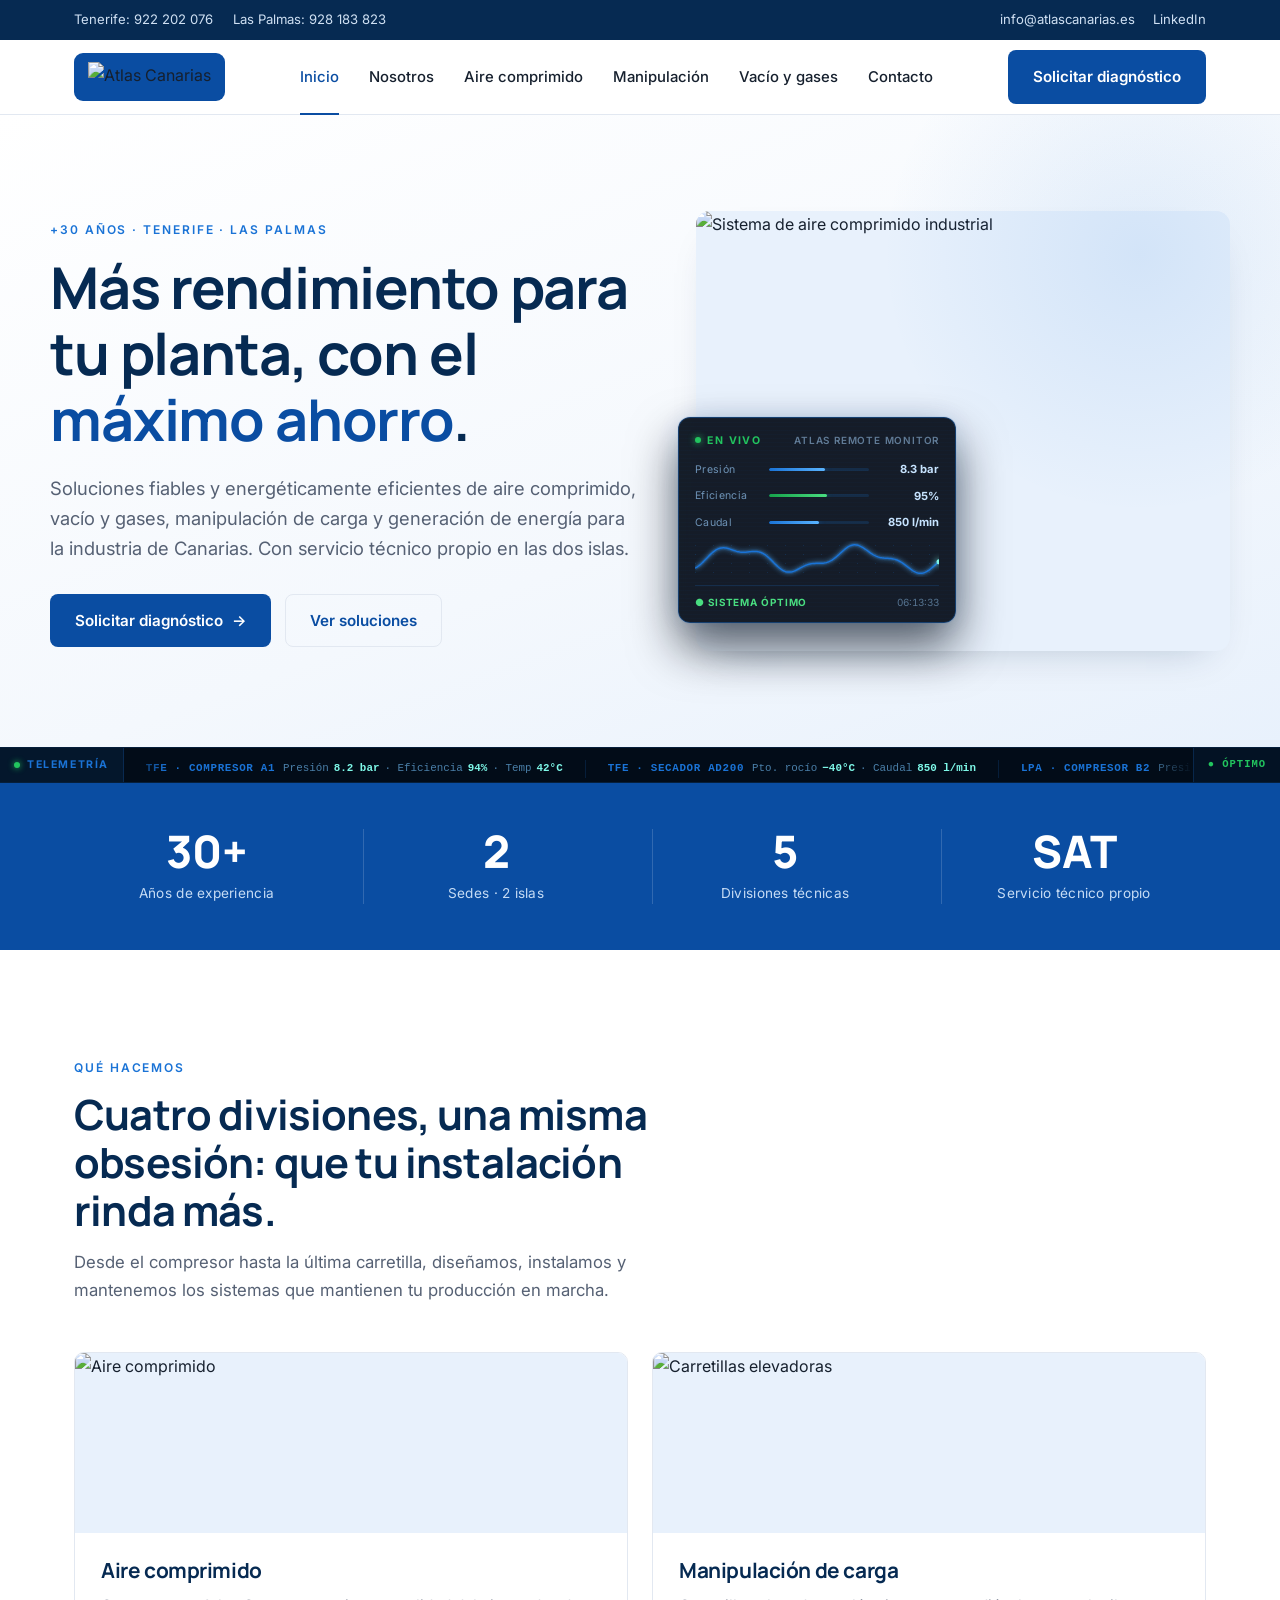
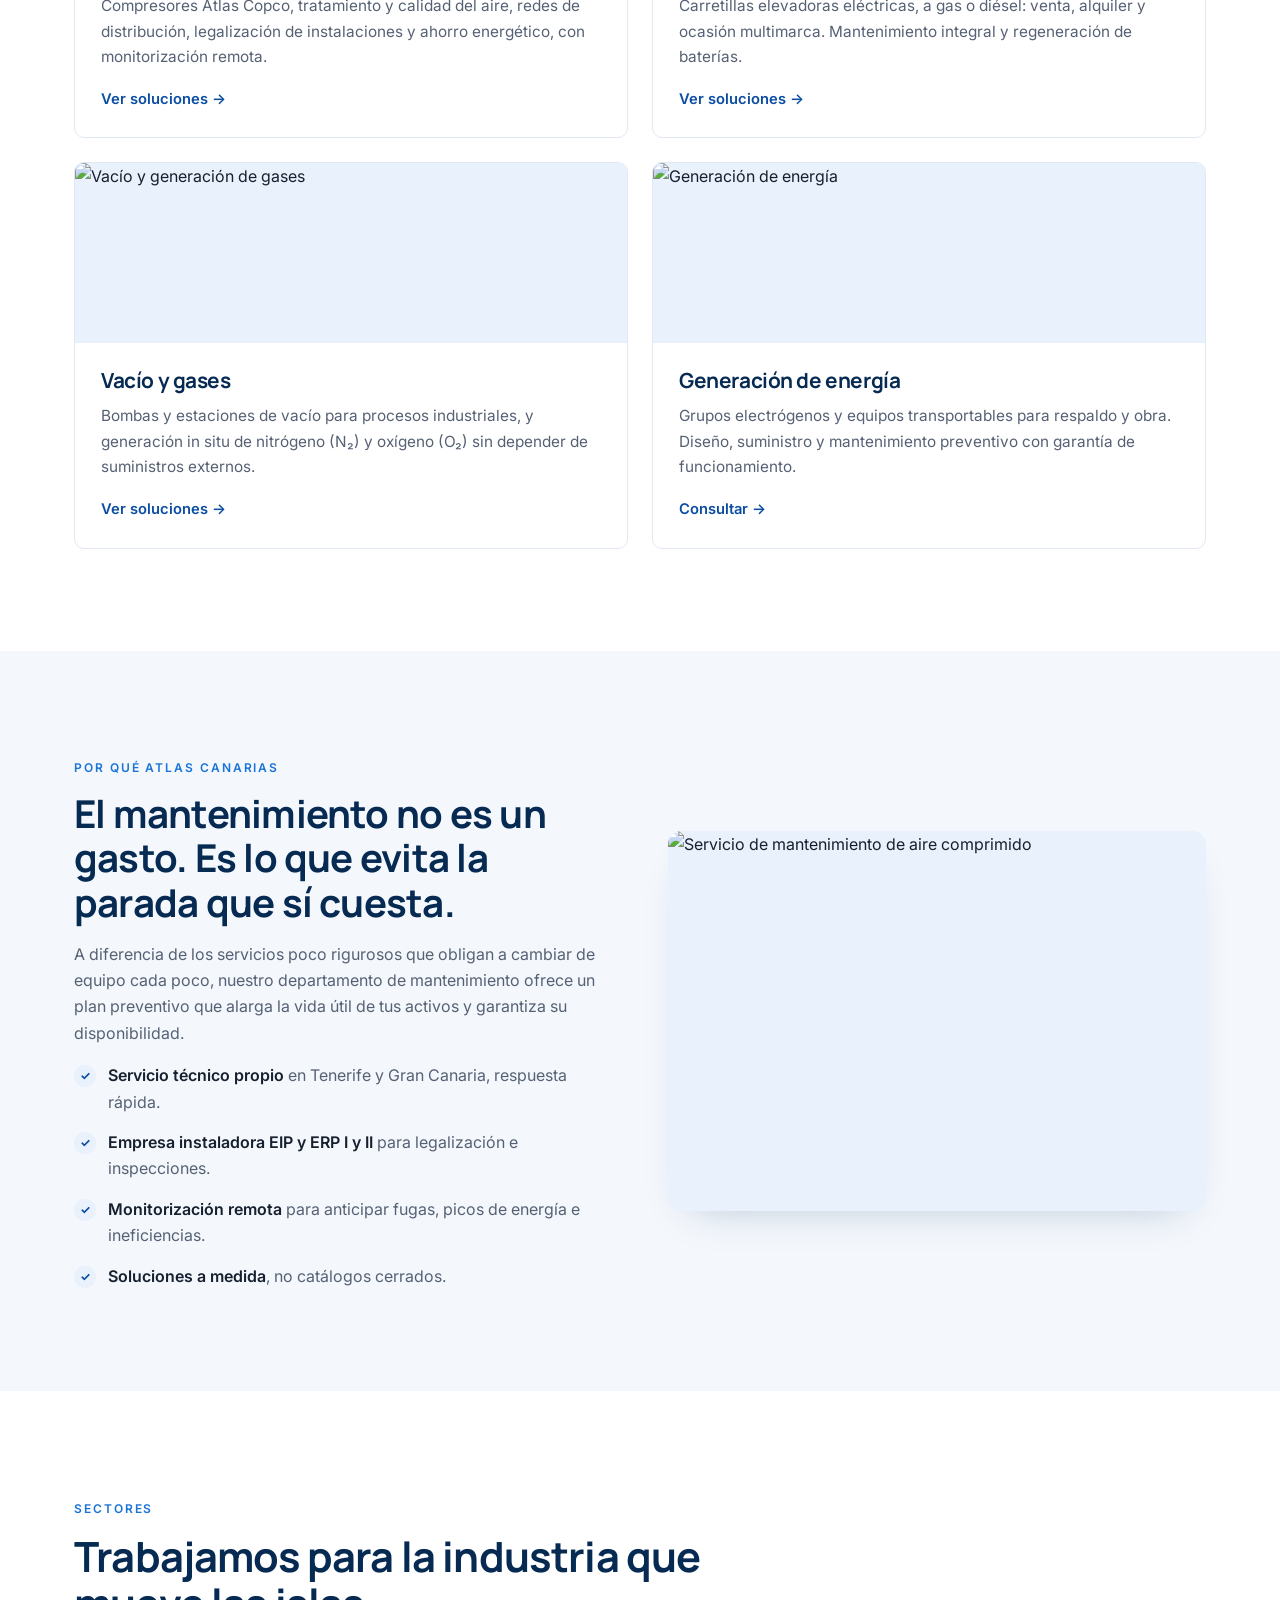
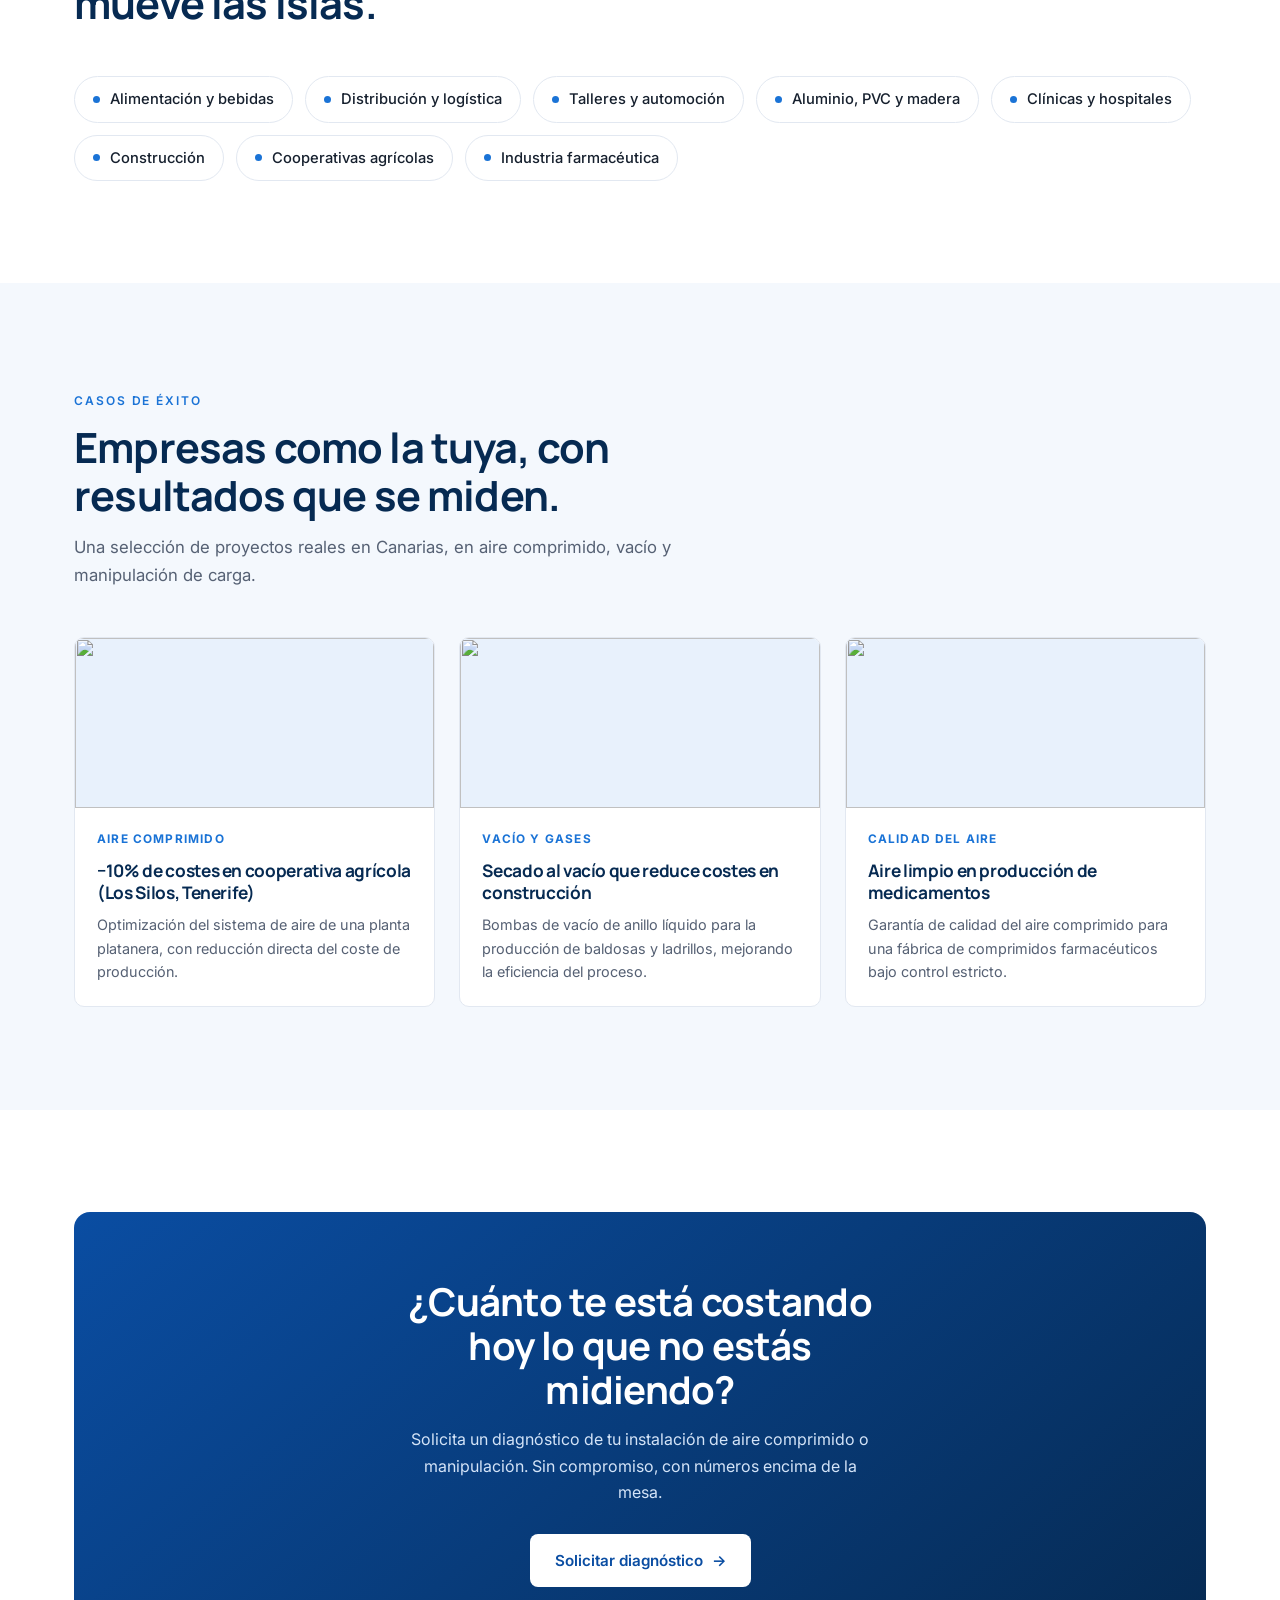
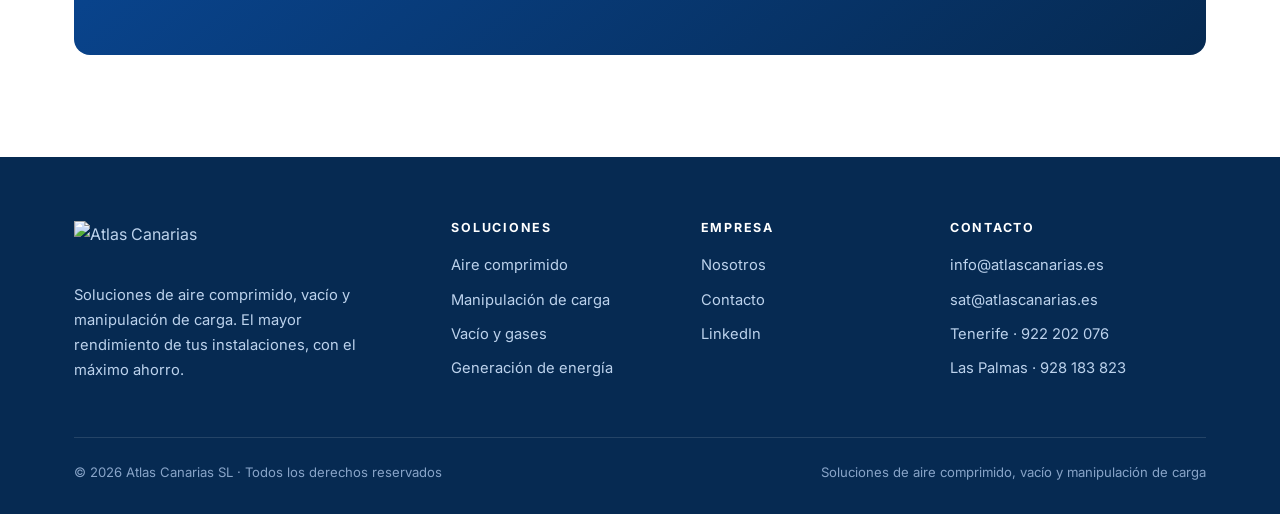
==== commit 19aeb250: "layout fix" ====
--- a/index.html
+++ b/index.html
@@ -10,7 +10,7 @@
 <link rel="preconnect" href="https://fonts.gstatic.com" crossorigin>
 <link href="https://fonts.googleapis.com/css2?family=Manrope:wght@500;600;700;800&family=Inter:wght@400;500;600&display=swap" rel="stylesheet">
 <link rel="stylesheet" href="css/styles.css">
-</head>pleassssss
+</head>
 <body>
 
 <!-- ============ TOPBAR ============ -->
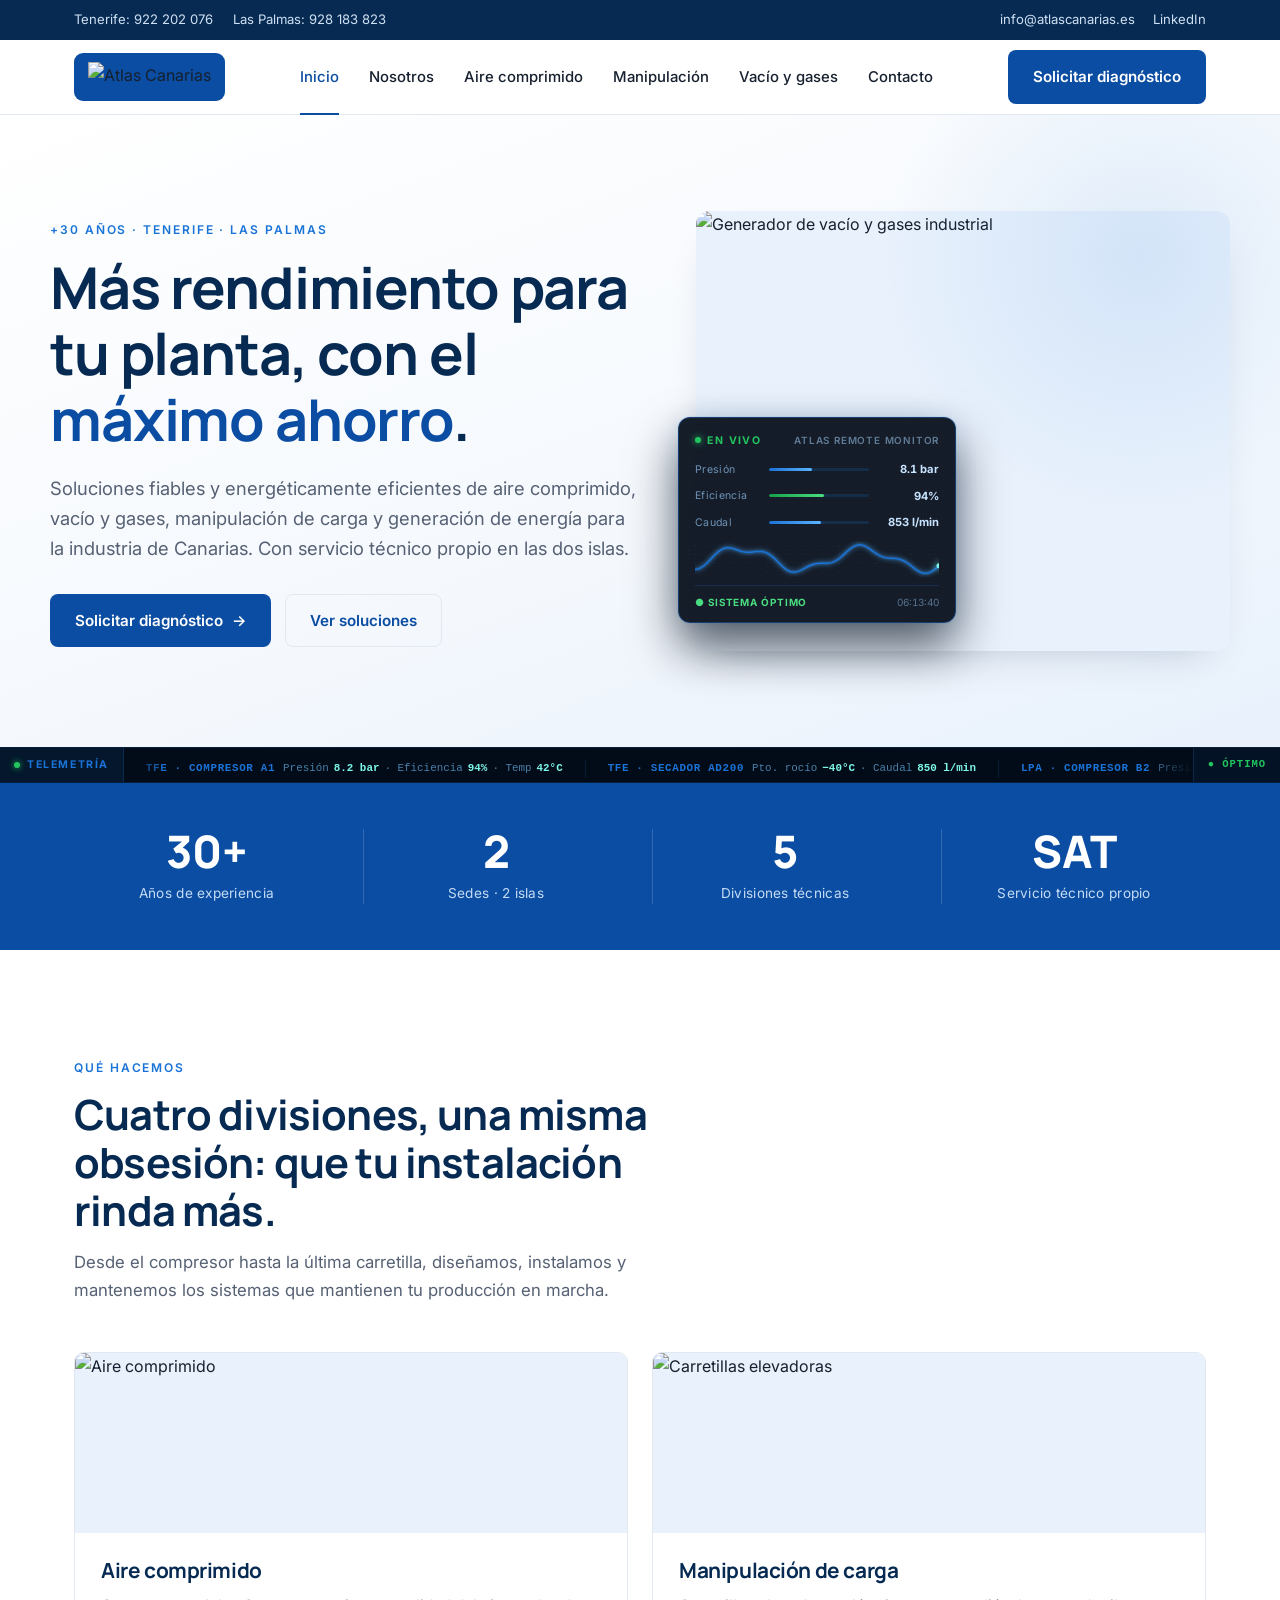
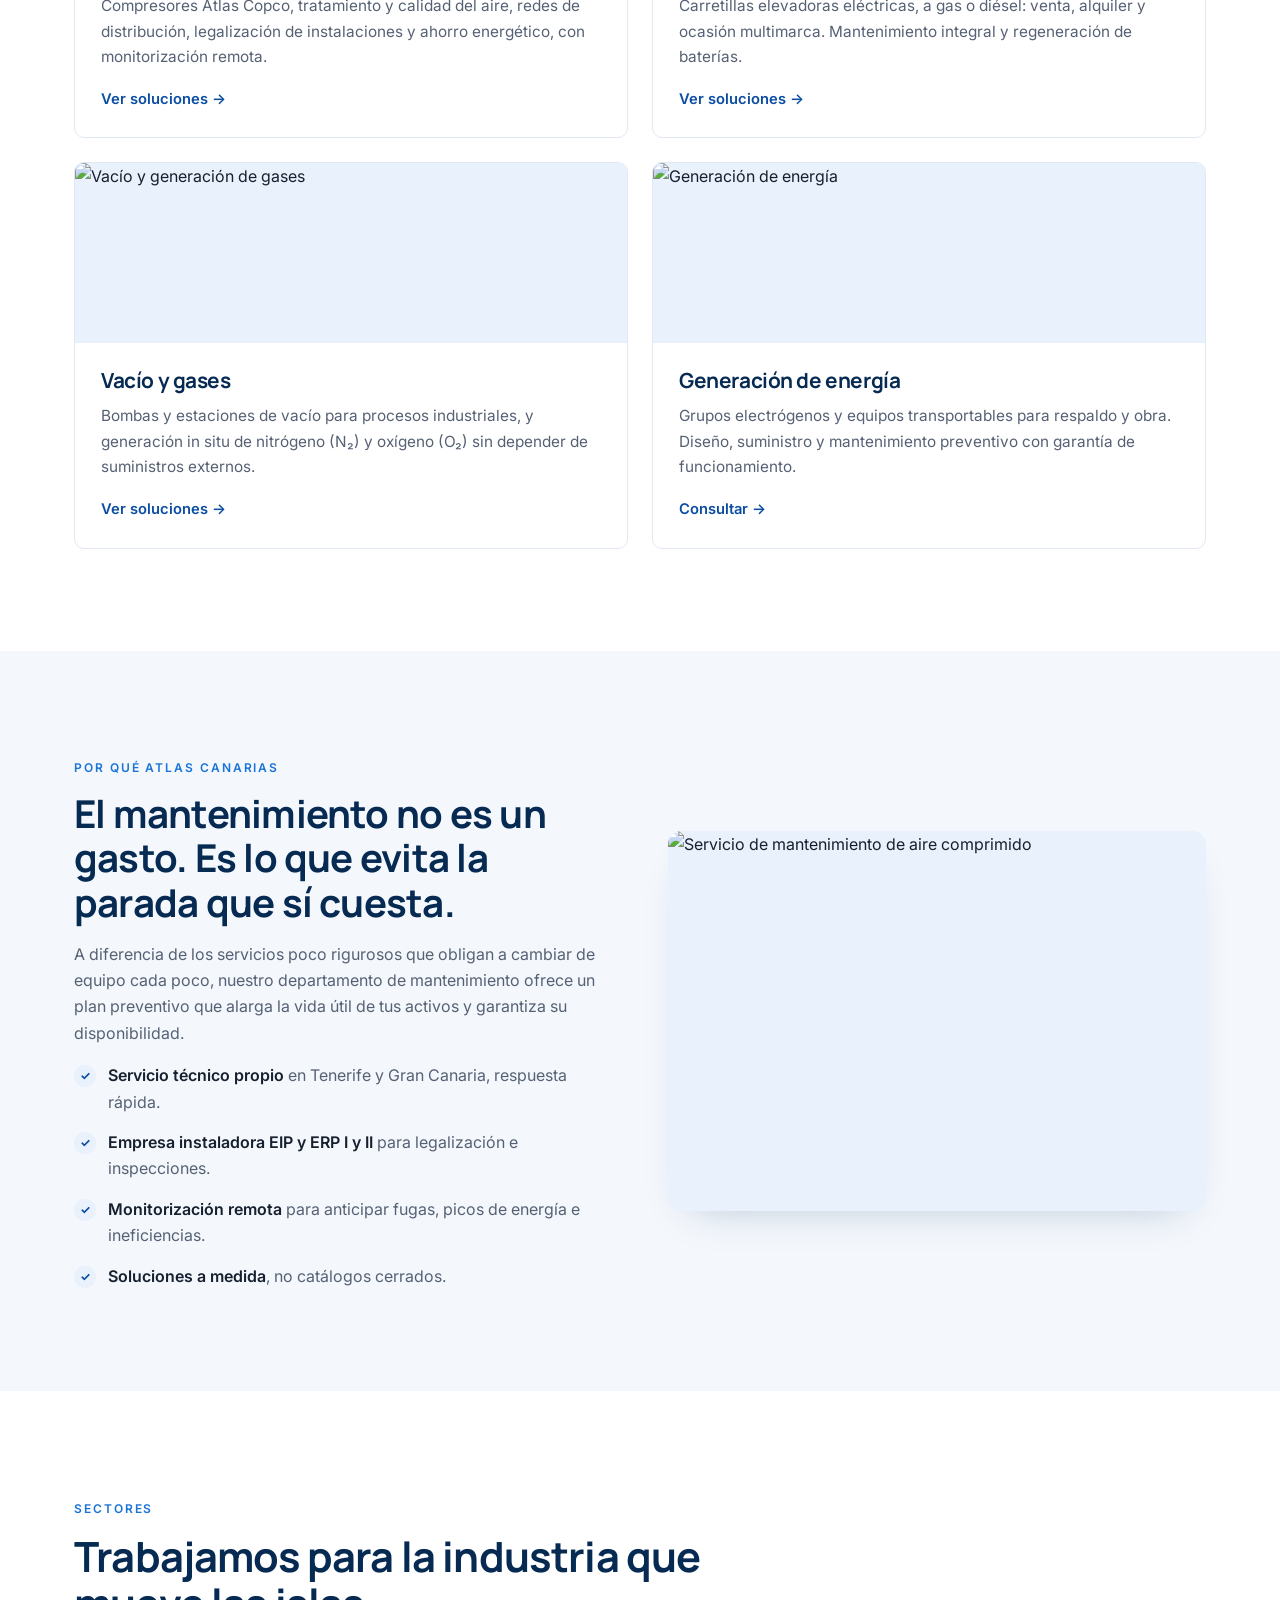
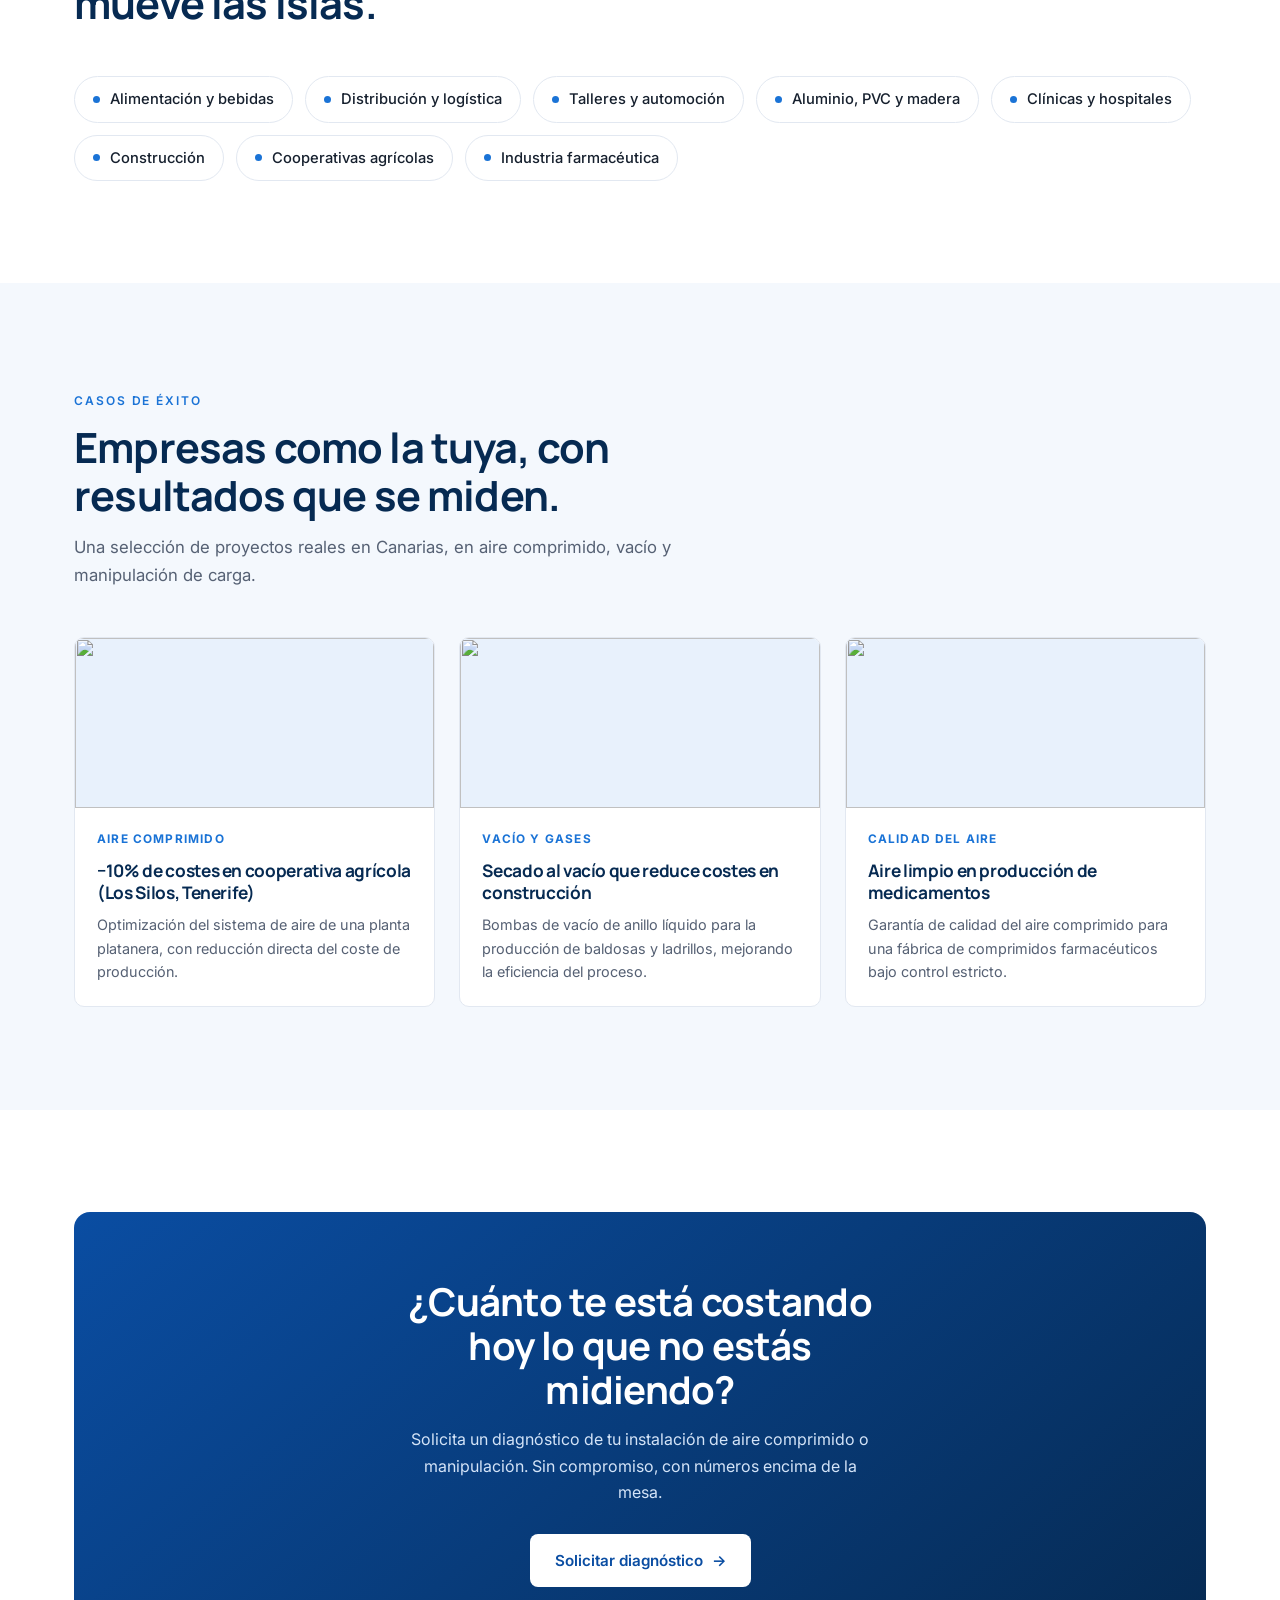
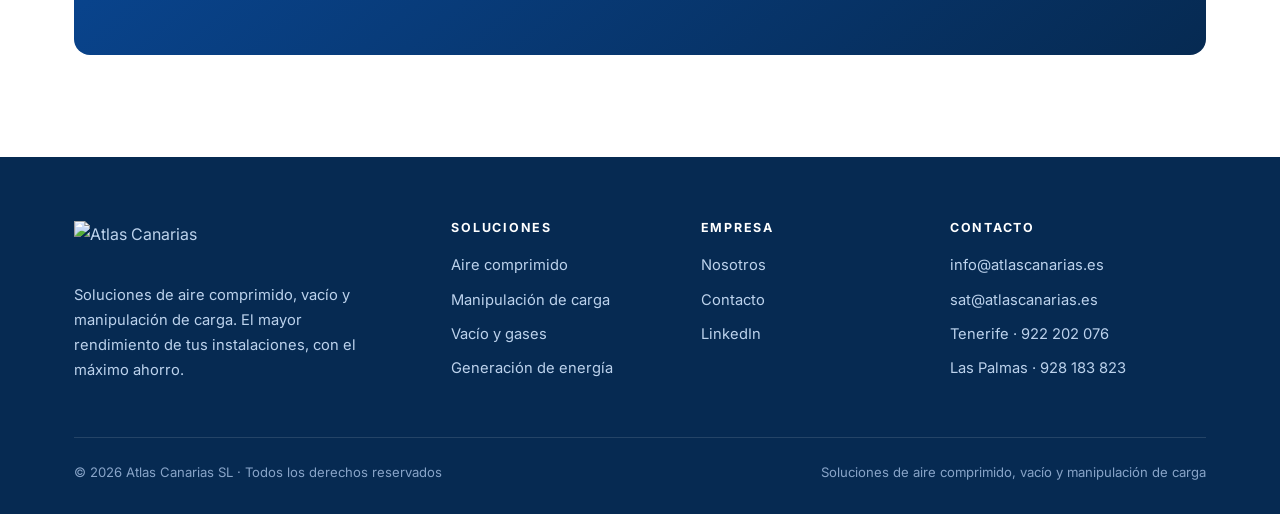
==== commit 9c5e87c1: "image fix" ====
--- a/index.html
+++ b/index.html
@@ -76,7 +76,7 @@
       </div>
     </div>
     <div class="hero-media reveal">
-      <img src="https://atlascanarias.es/wp-content/uploads/2022/02/Monitorizar-los-compresores-de-aire-1024x536.jpg" alt="Sistema de aire comprimido industrial" loading="eager">
+      <img src="https://atlascanarias.es/wp-content/uploads/2021/01/generador-vacio-y-gases.png" alt="Generador de vacío y gases industrial" loading="eager">
       <!-- Monitor en vivo -->
       <div class="monitor-panel" id="monitorPanel">
         <div class="mp-head">
